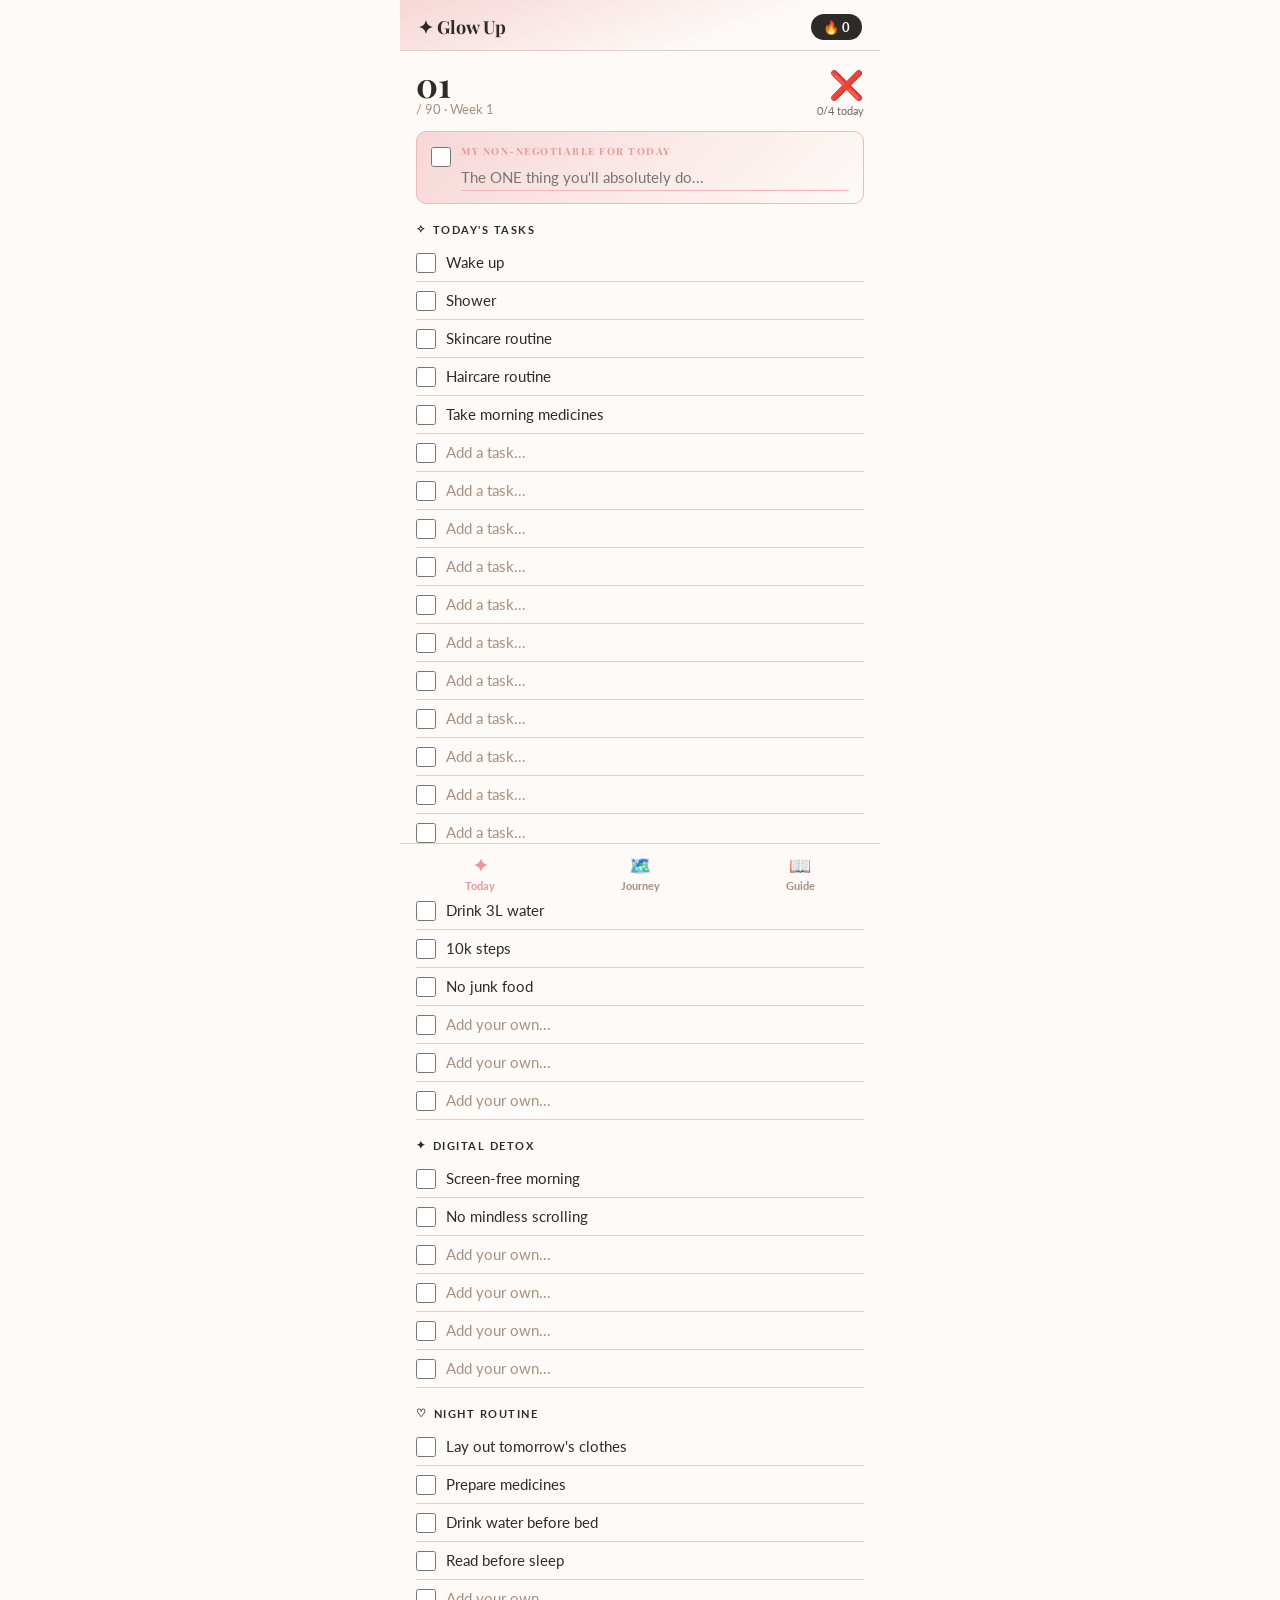
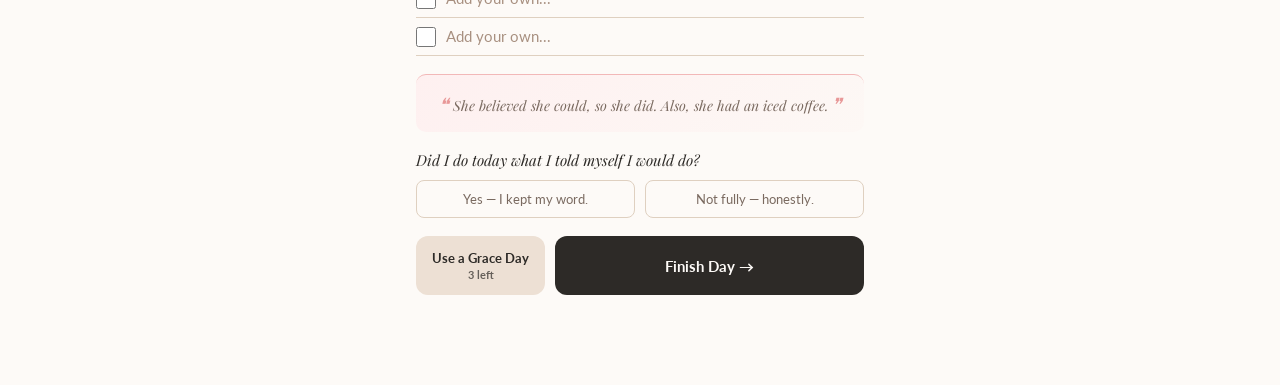
==== index.html @ 8126211b "Phase A: Today/Journey/Guide views, Week 1 content, grace days, gamification" ====
<!DOCTYPE html>
<html lang="en">
<head>
<meta charset="UTF-8">
<meta name="viewport" content="width=device-width, initial-scale=1.0, viewport-fit=cover">
<title>Glow Up — 90 Day Companion</title>
<meta name="theme-color" content="#F2B8B8">
<link rel="manifest" href="manifest.json">
<link rel="apple-touch-icon" href="icons/icon-192.png">
<meta name="apple-mobile-web-app-capable" content="yes">
<meta name="apple-mobile-web-app-status-bar-style" content="black-translucent">
<link href="https://fonts.googleapis.com/css2?family=Playfair+Display:ital,wght@0,400;0,600;0,700;1,400;1,600&family=Lato:wght@300;400;700&display=swap" rel="stylesheet">
<link rel="stylesheet" href="style.css">
</head>
<body>

<div id="app">

  <header class="topbar">
    <span class="topbar-title">✦ Glow Up</span>
    <span class="streak-pill" id="streak-pill">🔥 0</span>
  </header>

  <main id="main">

    <section id="view-today" class="view">
      <div id="today-content"><!-- rendered by app.js --></div>
    </section>

    <section id="view-journey" class="view hidden">
      <div id="journey-content"><!-- rendered by app.js --></div>
    </section>

    <section id="view-guide" class="view hidden">
      <h1>How to Use</h1>
      <p class="intro">This companion is built around one idea: small, honest daily action adds up to extraordinary results.</p>

      <div class="card card-pink">
        <div class="card-num">1</div>
        <div class="card-body">
          <h4>Start with your non-negotiable</h4>
          <p>Every day, write the ONE thing you will absolutely do — no matter what. It's not your biggest goal, it's your minimum commitment to yourself.</p>
        </div>
      </div>

      <div class="card card-blue">
        <div class="card-num">2</div>
        <div class="card-body">
          <h4>Tasks are ordered easiest first — on purpose</h4>
          <p>The first few tasks are already filled in and simple. Tick these first — those early wins create real momentum for the harder ones below them.</p>
        </div>
      </div>

      <div class="card card-green">
        <div class="card-num">3</div>
        <div class="card-body">
          <h4>Health · Digital Detox · Night Routine</h4>
          <p>Three sections track the habits that compound quietly over 90 days. The night routine especially — preparing tomorrow the night before is one of the highest-ROI habits you can build.</p>
        </div>
      </div>

      <div class="card card-beige">
        <div class="card-num">4</div>
        <div class="card-body">
          <h4>End with the honesty check</h4>
          <p>Every day ends with one question: did I do what I told myself I would do? This isn't judgment — it's data.</p>
        </div>
      </div>

      <div class="quote-card">
        <p>"The goal isn't perfection. It's becoming someone who keeps their word — to themselves."</p>
        <span>— the only rule of this challenge</span>
      </div>

      <h2>Grace Days</h2>
      <p>Some days you just can't do it all — that's allowed. You get <strong>3 Grace Days</strong> across the whole 90. Use one from the Today screen when you need it; it still moves you forward and it's always logged openly, not hidden.</p>

      <h2>Keep this on your phone</h2>
      <p>Tap your browser's <strong>Share</strong> button (or menu, top right) and choose <strong>"Add to Home Screen."</strong> It'll sit on your phone like any other app, and works even offline.</p>
    </section>

  </main>

  <nav class="tabbar">
    <button class="tab-btn" data-view="today">
      <span class="tab-icon">✦</span><span>Today</span>
    </button>
    <button class="tab-btn" data-view="journey">
      <span class="tab-icon">🗺️</span><span>Journey</span>
    </button>
    <button class="tab-btn" data-view="guide">
      <span class="tab-icon">📖</span><span>Guide</span>
    </button>
  </nav>

</div>

<div id="celebration-overlay" class="celebration-overlay hidden">
  <div class="celebration-card">
    <div class="celebration-emoji">🎉</div>
    <div class="celebration-week" id="celebration-week"></div>
    <div class="celebration-headline" id="celebration-headline"></div>
    <p class="celebration-sub">You did it — a full week of showing up. That's the whole game.</p>
    <button id="celebration-close" class="btn btn-primary">Keep Going</button>
  </div>
</div>

<script src="app.js"></script>
</body>
</html>
---- style.css ----
/* ── DESIGN SYSTEM — ported from planner-90day-preview.html ─────────── */
:root {
  --cream:   #FDFAF7;
  --charcoal:#2D2A27;
  --pink:    #F2B8B8;
  --pink-d:  #E89898;
  --beige:   #EDE0D4;
  --beige-d: #DFD0C0;
  --blue:    #C5D9E8;
  --green:   #C5D9C0;
  --mid:     #7A6A60;
  --light:   #A89080;
}

* { margin: 0; padding: 0; box-sizing: border-box; -webkit-tap-highlight-color: transparent; }

html, body {
  height: 100%;
  background: var(--cream);
  color: var(--charcoal);
  font-family: 'Lato', sans-serif;
  -webkit-font-smoothing: antialiased;
}

h1, h2, h3, h4 { font-family: 'Playfair Display', serif; }

#app {
  max-width: 480px;
  margin: 0 auto;
  min-height: 100vh;
  min-height: 100dvh;
  display: flex;
  flex-direction: column;
  padding-bottom: env(safe-area-inset-bottom);
}

/* ── TOP BAR ─────────────────────────────────────────────────────── */
.topbar {
  display: flex;
  align-items: center;
  justify-content: space-between;
  padding: 14px 18px calc(10px + env(safe-area-inset-top)) 18px;
  padding-top: max(14px, env(safe-area-inset-top));
  background: linear-gradient(160deg, #F7D7D7 0%, var(--cream) 70%);
  border-bottom: 1px solid var(--beige-d);
}
.topbar-title {
  font-family: 'Playfair Display', serif;
  font-weight: 700;
  font-size: 18px;
  color: var(--charcoal);
}
.streak-pill {
  background: var(--charcoal);
  color: var(--cream);
  font-size: 13px;
  font-weight: 700;
  padding: 5px 12px;
  border-radius: 20px;
}

/* ── MAIN / VIEWS ────────────────────────────────────────────────── */
main {
  flex: 1;
  overflow-y: auto;
  padding: 16px 16px 90px 16px;
}
.view.hidden { display: none; }

/* ── TAB BAR ─────────────────────────────────────────────────────── */
.tabbar {
  position: fixed;
  left: 50%;
  transform: translateX(-50%);
  bottom: 0;
  width: 100%;
  max-width: 480px;
  display: flex;
  background: var(--cream);
  border-top: 1px solid var(--beige-d);
  padding-bottom: env(safe-area-inset-bottom);
  z-index: 20;
}
.tab-btn {
  flex: 1;
  border: none;
  background: none;
  padding: 10px 0 8px;
  display: flex;
  flex-direction: column;
  align-items: center;
  gap: 3px;
  font-family: 'Lato', sans-serif;
  font-size: 11px;
  color: var(--light);
  font-weight: 700;
}
.tab-btn .tab-icon { font-size: 18px; }
.tab-btn.active { color: var(--pink-d); }

/* ── TODAY VIEW ──────────────────────────────────────────────────── */
.day-header {
  display: flex;
  justify-content: space-between;
  align-items: flex-end;
  margin-bottom: 14px;
}
.day-header .day-num {
  font-family: 'Playfair Display', serif;
  font-size: 34px;
  font-weight: 700;
  line-height: 1;
}
.day-header .day-total { font-size: 13px; color: var(--light); }
.rating-badge {
  font-size: 28px;
  text-align: right;
}
.rating-score { font-size: 11px; color: var(--mid); text-align: right; display: block; margin-top: 2px; }

.non-neg {
  background: linear-gradient(135deg, #F7D7D7, var(--cream));
  border: 1.5px solid var(--pink);
  border-radius: 10px;
  padding: 12px 14px;
  margin-bottom: 14px;
  display: flex;
  gap: 10px;
  align-items: flex-start;
}
.non-neg input[type="checkbox"] { margin-top: 3px; }
.non-neg-body h4 {
  font-size: 10px;
  letter-spacing: 1.5px;
  text-transform: uppercase;
  color: var(--pink-d);
  margin-bottom: 6px;
}
.non-neg input[type="text"] {
  width: 100%;
  border: none;
  border-bottom: 1px solid var(--pink);
  background: transparent;
  font-family: 'Lato', sans-serif;
  font-size: 15px;
  padding: 4px 0;
  color: var(--charcoal);
}

.section-title {
  font-size: 11px;
  letter-spacing: 1.5px;
  text-transform: uppercase;
  font-weight: 700;
  color: var(--charcoal);
  margin: 18px 0 8px;
  display: flex;
  align-items: center;
  gap: 6px;
}
.section-title .done-check { color: var(--green); font-size: 13px; }

.task-row, .item-row {
  display: flex;
  align-items: center;
  gap: 10px;
  padding: 8px 0;
  border-bottom: 0.5px solid var(--beige-d);
}
.task-row input[type="checkbox"], .item-row input[type="checkbox"] { flex-shrink: 0; }
.task-row input[type="text"], .item-row input[type="text"] {
  border: none;
  background: transparent;
  font-family: 'Lato', sans-serif;
  font-size: 14.5px;
  color: var(--charcoal);
  flex: 1;
  padding: 2px 0;
}
.task-row input[type="text"]::placeholder, .item-row input[type="text"]::placeholder {
  color: var(--light);
}

input[type="checkbox"] {
  width: 20px;
  height: 20px;
  border-radius: 4px;
  accent-color: var(--pink-d);
}

.quote-zone {
  background: linear-gradient(135deg, #FEF0F0, #FDF8F5);
  border-radius: 10px;
  padding: 14px 16px;
  text-align: center;
  margin: 18px 0;
  border-top: 1.5px solid var(--pink);
}
.quote-zone p {
  font-family: 'Playfair Display', serif;
  font-style: italic;
  font-size: 14px;
  color: var(--mid);
  line-height: 1.6;
}
.quote-marks { color: var(--pink-d); font-size: 1.3em; }

.honesty-q {
  font-family: 'Playfair Display', serif;
  font-style: italic;
  font-size: 15px;
  margin-bottom: 10px;
}
.honesty-options { display: flex; gap: 10px; margin-bottom: 18px; }
.honesty-btn {
  flex: 1;
  padding: 10px;
  border-radius: 8px;
  border: 1.5px solid var(--beige-d);
  background: var(--cream);
  font-family: 'Lato', sans-serif;
  font-size: 13px;
  color: var(--mid);
}
.honesty-btn.selected {
  background: var(--charcoal);
  color: var(--cream);
  border-color: var(--charcoal);
}

.action-row { display: flex; gap: 10px; margin-top: 8px; }
.btn {
  flex: 1;
  padding: 14px;
  border-radius: 12px;
  border: none;
  font-family: 'Lato', sans-serif;
  font-weight: 700;
  font-size: 15px;
}
.btn-primary { background: var(--charcoal); color: var(--cream); }
.btn-secondary {
  background: var(--beige);
  color: var(--charcoal);
  flex: 0 0 auto;
  font-size: 13px;
  padding: 14px 16px;
}
.btn-secondary:disabled { opacity: 0.4; }
.grace-count { font-size: 11px; display: block; margin-top: 2px; opacity: 0.7; }

/* ── JOURNEY VIEW ────────────────────────────────────────────────── */
.journey-intro h1 { font-size: 24px; margin-bottom: 6px; }
.journey-intro p { font-size: 13px; color: var(--mid); line-height: 1.6; margin-bottom: 16px; }

.dot-grid {
  display: grid;
  grid-template-columns: repeat(10, 1fr);
  gap: 5px;
  margin-bottom: 20px;
}
.dot {
  aspect-ratio: 1;
  border-radius: 50%;
  border: 1.5px solid var(--beige-d);
  background: var(--cream);
  display: flex;
  align-items: center;
  justify-content: center;
  font-size: 8px;
  color: var(--light);
  position: relative;
}
.dot.done { background: var(--pink); border-color: var(--pink-d); color: var(--charcoal); }
.dot.grace { background: var(--beige); border-color: var(--light); }
.dot.current { border-color: var(--charcoal); border-width: 2px; background: var(--cream); color: var(--charcoal); font-weight: 700; }
.dot.celebration::after {
  content: '★';
  position: absolute;
  top: -5px;
  right: -3px;
  font-size: 9px;
  color: var(--pink-d);
}

.badges-title { font-size: 12px; letter-spacing: 1.5px; text-transform: uppercase; color: var(--mid); margin-bottom: 10px; }
.badge-item {
  display: flex;
  gap: 10px;
  align-items: flex-start;
  background: var(--beige);
  border-radius: 8px;
  padding: 10px 12px;
  margin-bottom: 8px;
}
.badge-emoji { font-size: 18px; }
.badge-text strong { display: block; font-size: 12.5px; }
.badge-text span { font-size: 11.5px; color: var(--mid); }
.badge-locked { opacity: 0.4; }

/* ── GUIDE VIEW ──────────────────────────────────────────────────── */
#view-guide h1 { font-size: 24px; margin-bottom: 8px; }
#view-guide h2 { font-size: 18px; margin: 20px 0 6px; }
#view-guide .intro, #view-guide p { font-size: 13.5px; color: var(--mid); line-height: 1.7; }

.card {
  display: flex;
  gap: 12px;
  margin: 12px 0;
  padding: 12px 14px;
  border-radius: 10px;
  background: var(--cream);
  border-left: 3.5px solid var(--pink);
}
.card-blue { border-left-color: var(--blue); }
.card-green { border-left-color: var(--green); }
.card-beige { border-left-color: var(--beige-d); }
.card-num {
  font-family: 'Playfair Display', serif;
  font-size: 22px;
  font-weight: 700;
  color: var(--pink);
  line-height: 1;
}
.card-body h4 { font-size: 13px; margin-bottom: 4px; }
.card-body p { font-size: 12.5px; }

.quote-card {
  background: linear-gradient(135deg, #F7D7D7, var(--beige));
  border-radius: 10px;
  padding: 14px 16px;
  text-align: center;
  margin: 16px 0;
}
.quote-card p { font-family: 'Playfair Display', serif; font-style: italic; font-size: 14px; color: var(--charcoal); }
.quote-card span { font-size: 11px; color: var(--mid); display: block; margin-top: 6px; }

/* ── CELEBRATION OVERLAY ─────────────────────────────────────────── */
.celebration-overlay {
  position: fixed;
  inset: 0;
  background: rgba(45, 42, 39, 0.75);
  display: flex;
  align-items: center;
  justify-content: center;
  z-index: 100;
  padding: 20px;
}
.celebration-overlay.hidden { display: none; }
.celebration-card {
  background: var(--cream);
  border-radius: 16px;
  padding: 32px 24px;
  text-align: center;
  max-width: 360px;
  animation: pop 0.35s ease;
}
@keyframes pop {
  0% { transform: scale(0.85); opacity: 0; }
  100% { transform: scale(1); opacity: 1; }
}
.celebration-emoji { font-size: 40px; margin-bottom: 8px; }
.celebration-week { font-size: 11px; letter-spacing: 2px; text-transform: uppercase; color: var(--pink-d); margin-bottom: 8px; }
.celebration-headline { font-family: 'Playfair Display', serif; font-size: 20px; font-weight: 700; line-height: 1.3; margin-bottom: 12px; }
.celebration-sub { font-size: 13px; color: var(--mid); margin-bottom: 20px; }
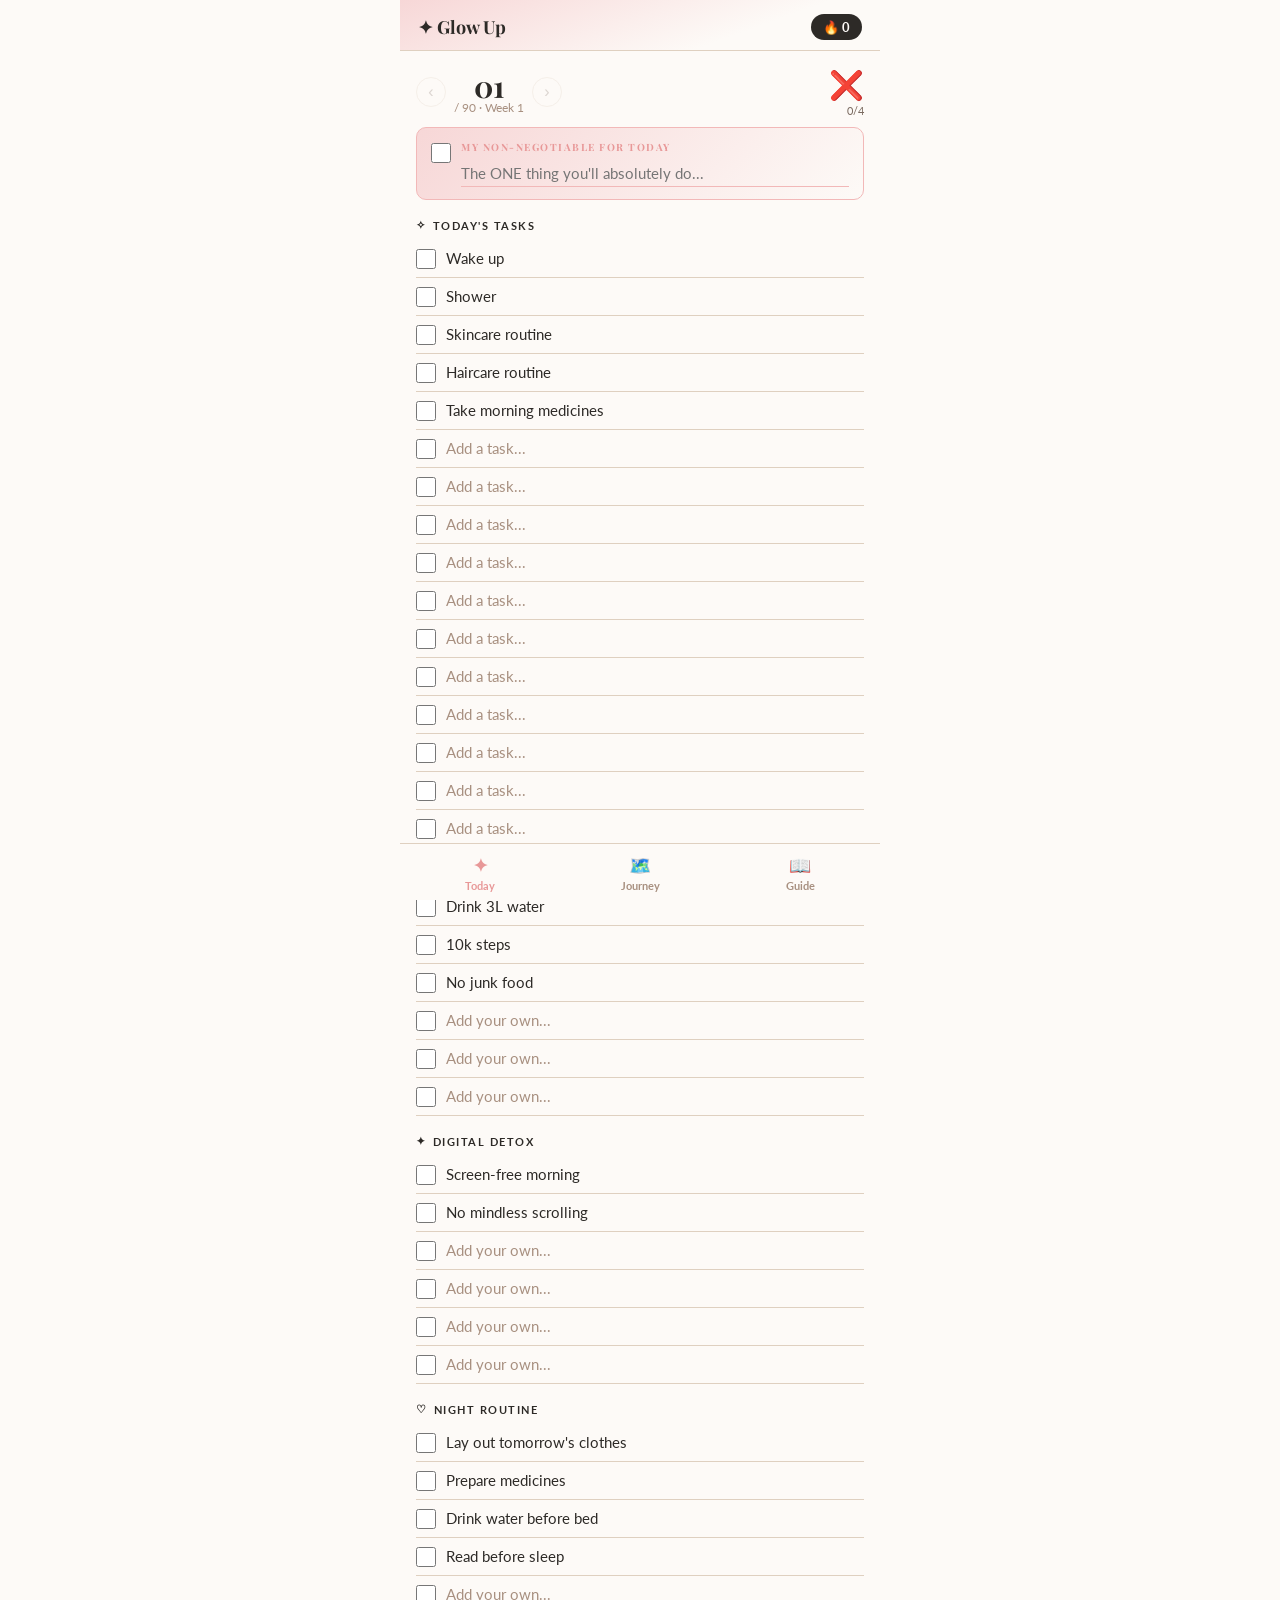
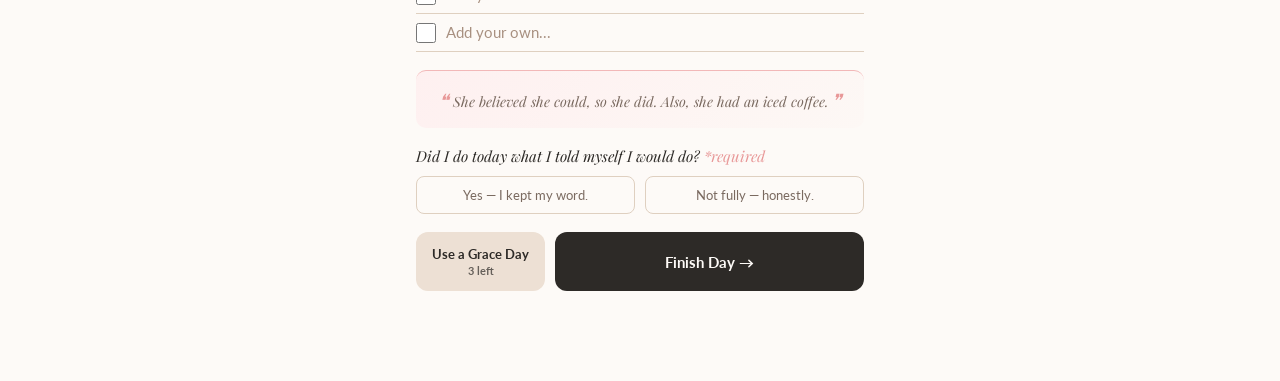
==== commit 5b8e7cac: "Require honesty before finishing, add day transitions, back/forward day navigation" ====
--- a/index.html
+++ b/index.html
@@ -63,7 +63,7 @@
         <div class="card-num">4</div>
         <div class="card-body">
           <h4>End with the honesty check</h4>
-          <p>Every day ends with one question: did I do what I told myself I would do? This isn't judgment — it's data.</p>
+          <p>Every day ends with one question: did I do what I told myself I would do? You'll be asked this before moving on — it's the whole point.</p>
         </div>
       </div>
 
@@ -74,6 +74,9 @@
 
       <h2>Grace Days</h2>
       <p>Some days you just can't do it all — that's allowed. You get <strong>3 Grace Days</strong> across the whole 90. Use one from the Today screen when you need it; it still moves you forward and it's always logged openly, not hidden.</p>
+
+      <h2>Forgot something?</h2>
+      <p>Use the ‹ › arrows next to the day number on the Today screen to look back at any earlier day and fix it. Only today's page can actually be finished, so your streak stays honest.</p>
 
       <h2>Keep this on your phone</h2>
       <p>Tap your browser's <strong>Share</strong> button (or menu, top right) and choose <strong>"Add to Home Screen."</strong> It'll sit on your phone like any other app, and works even offline.</p>
@@ -95,13 +98,13 @@
 
 </div>
 
-<div id="celebration-overlay" class="celebration-overlay hidden">
+<div id="transition-overlay" class="celebration-overlay hidden">
   <div class="celebration-card">
-    <div class="celebration-emoji">🎉</div>
-    <div class="celebration-week" id="celebration-week"></div>
-    <div class="celebration-headline" id="celebration-headline"></div>
-    <p class="celebration-sub">You did it — a full week of showing up. That's the whole game.</p>
-    <button id="celebration-close" class="btn btn-primary">Keep Going</button>
+    <div class="celebration-emoji" id="transition-emoji">🎉</div>
+    <div class="celebration-week" id="transition-eyebrow"></div>
+    <div class="celebration-headline" id="transition-headline"></div>
+    <p class="celebration-sub" id="transition-sub"></p>
+    <button id="transition-close" class="btn btn-primary">Continue →</button>
   </div>
 </div>
 
--- a/style.css
+++ b/style.css
@@ -102,21 +102,71 @@
 .day-header {
   display: flex;
   justify-content: space-between;
-  align-items: flex-end;
-  margin-bottom: 14px;
-}
+  align-items: center;
+  margin-bottom: 10px;
+}
+.day-nav { display: flex; align-items: center; gap: 8px; }
+.day-nav-arrow {
+  width: 30px;
+  height: 30px;
+  flex-shrink: 0;
+  border-radius: 50%;
+  border: 1.5px solid var(--beige-d);
+  background: var(--cream);
+  color: var(--mid);
+  font-size: 16px;
+  line-height: 1;
+}
+.day-nav-arrow:disabled { opacity: 0.25; }
+.day-num-wrap { text-align: center; min-width: 64px; }
 .day-header .day-num {
   font-family: 'Playfair Display', serif;
-  font-size: 34px;
+  font-size: 30px;
   font-weight: 700;
   line-height: 1;
 }
-.day-header .day-total { font-size: 13px; color: var(--light); }
+.day-header .day-total { font-size: 11.5px; color: var(--light); }
+.rating-wrap { text-align: right; }
 .rating-badge {
   font-size: 28px;
   text-align: right;
 }
 .rating-score { font-size: 11px; color: var(--mid); text-align: right; display: block; margin-top: 2px; }
+
+.viewing-banner {
+  display: flex;
+  justify-content: space-between;
+  align-items: center;
+  background: var(--beige);
+  border-radius: 8px;
+  padding: 8px 12px;
+  margin-bottom: 14px;
+  font-size: 12.5px;
+  color: var(--mid);
+}
+.viewing-banner button {
+  border: none;
+  background: none;
+  color: var(--pink-d);
+  font-weight: 700;
+  font-size: 12.5px;
+}
+
+.required-mark { color: var(--pink-d); }
+
+@keyframes shake {
+  10%, 90% { transform: translateX(-2px); }
+  20%, 80% { transform: translateX(4px); }
+  30%, 50%, 70% { transform: translateX(-8px); }
+  40%, 60% { transform: translateX(8px); }
+}
+.shake { animation: shake 0.5s; }
+
+@keyframes fadeIn {
+  from { opacity: 0; transform: translateY(6px); }
+  to { opacity: 1; transform: translateY(0); }
+}
+.fade-in { animation: fadeIn 0.35s ease; }
 
 .non-neg {
   background: linear-gradient(135deg, #F7D7D7, var(--cream));
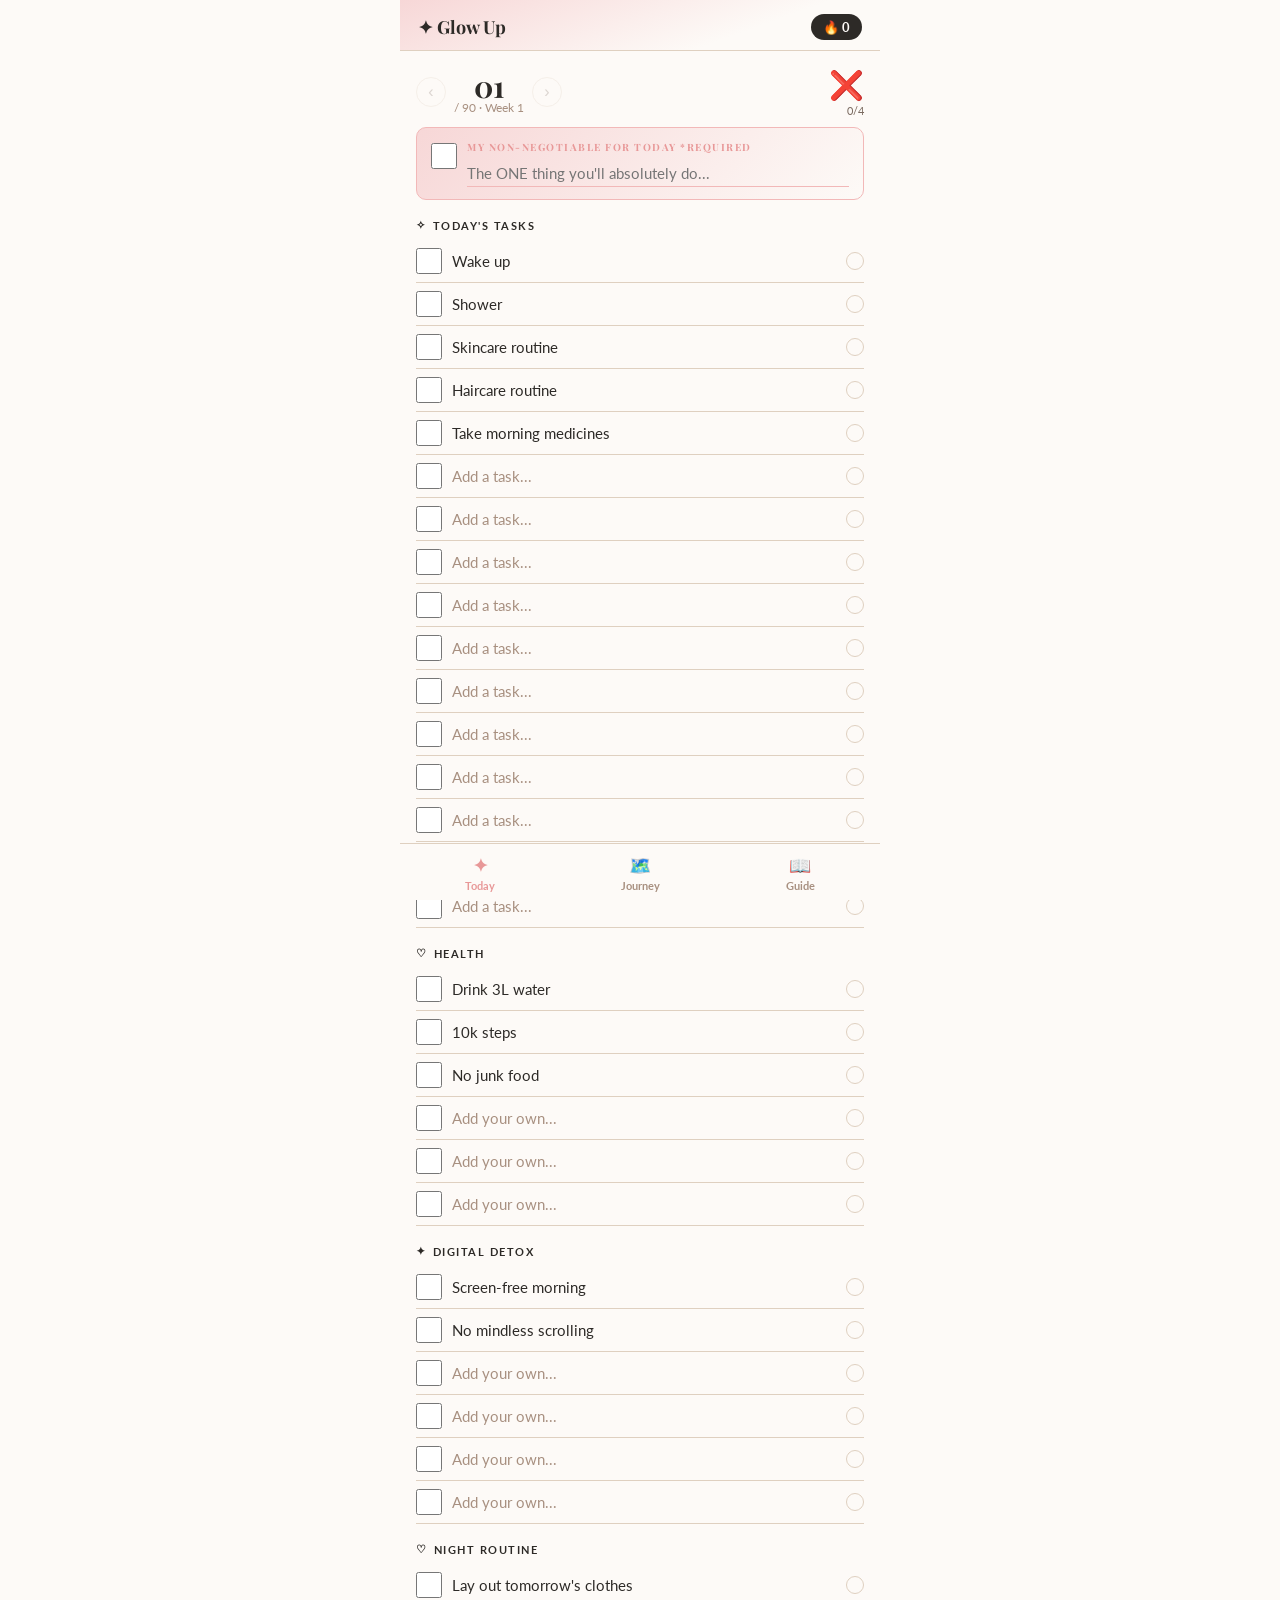
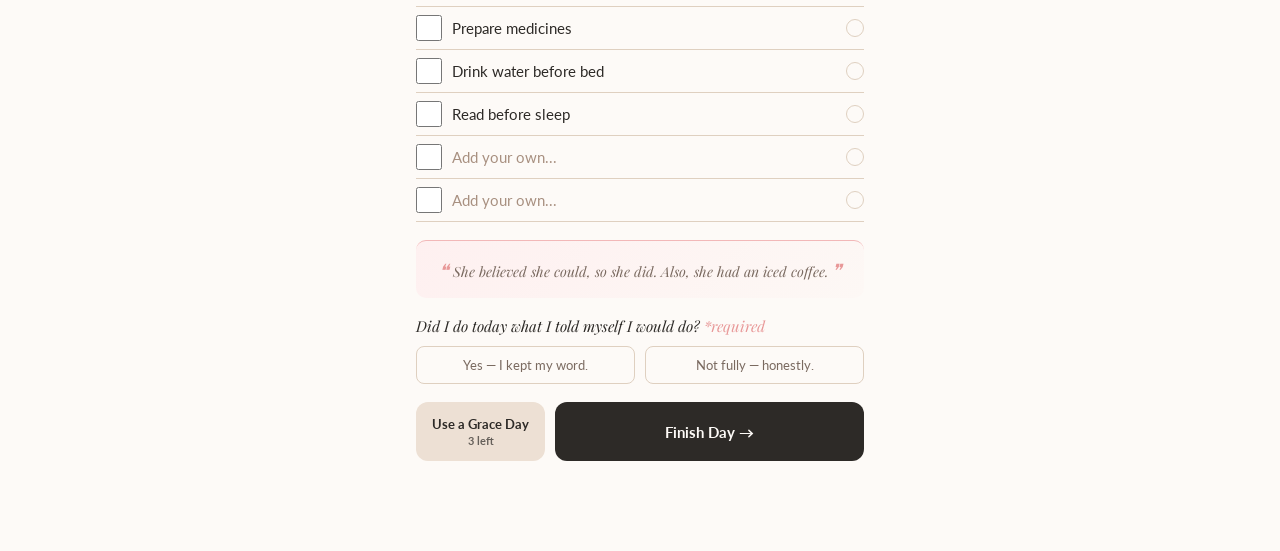
==== commit c150f23d: "Bigger checkboxes, pinnable custom tasks, nicer transition card, required non-negotiable" ====
--- a/index.html
+++ b/index.html
@@ -63,7 +63,7 @@
         <div class="card-num">4</div>
         <div class="card-body">
           <h4>End with the honesty check</h4>
-          <p>Every day ends with one question: did I do what I told myself I would do? You'll be asked this before moving on — it's the whole point.</p>
+          <p>Every day ends with one question: did I do what I told myself I would do? Your non-negotiable and this answer are both required before finishing a day — you can't honestly answer one without the other.</p>
         </div>
       </div>
 
@@ -78,8 +78,15 @@
       <h2>Forgot something?</h2>
       <p>Use the ‹ › arrows next to the day number on the Today screen to look back at any earlier day and fix it. Only today's page can actually be finished, so your streak stays honest.</p>
 
+      <h2>Pinning your own tasks</h2>
+      <p>Typed in your own task, health habit, or routine item? Tap the small ● dot at the end of that line to pin it — a filled dot means it'll automatically show up pre-filled every day from now on, so you never have to retype it.</p>
+
       <h2>Keep this on your phone</h2>
       <p>Tap your browser's <strong>Share</strong> button (or menu, top right) and choose <strong>"Add to Home Screen."</strong> It'll sit on your phone like any other app, and works even offline.</p>
+
+      <h2>Starting over</h2>
+      <p>Your progress is saved on this device, separately from the home screen icon — removing the icon or closing the browser won't reset it. If you want to wipe everything and restart from Day 1:</p>
+      <button id="reset-progress" class="btn btn-secondary" style="width:100%;margin-top:8px;">Reset Progress</button>
     </section>
 
   </main>
@@ -102,6 +109,7 @@
   <div class="celebration-card">
     <div class="celebration-emoji" id="transition-emoji">🎉</div>
     <div class="celebration-week" id="transition-eyebrow"></div>
+    <hr class="celebration-rule">
     <div class="celebration-headline" id="transition-headline"></div>
     <p class="celebration-sub" id="transition-sub"></p>
     <button id="transition-close" class="btn btn-primary">Continue →</button>
--- a/style.css
+++ b/style.css
@@ -232,10 +232,26 @@
 }
 
 input[type="checkbox"] {
-  width: 20px;
-  height: 20px;
-  border-radius: 4px;
+  width: 26px;
+  height: 26px;
+  border-radius: 6px;
   accent-color: var(--pink-d);
+  flex-shrink: 0;
+}
+
+.pin-btn {
+  width: 18px;
+  height: 18px;
+  flex-shrink: 0;
+  border-radius: 50%;
+  border: 1.5px solid var(--beige-d);
+  background: transparent;
+  padding: 0;
+}
+.pin-btn.pinned {
+  background: var(--pink-d);
+  border-color: var(--pink-d);
+  box-shadow: 0 0 0 3px rgba(232, 152, 152, 0.25);
 }
 
 .quote-zone {
@@ -385,31 +401,52 @@
 .quote-card p { font-family: 'Playfair Display', serif; font-style: italic; font-size: 14px; color: var(--charcoal); }
 .quote-card span { font-size: 11px; color: var(--mid); display: block; margin-top: 6px; }
 
-/* ── CELEBRATION OVERLAY ─────────────────────────────────────────── */
+/* ── TRANSITION / CELEBRATION OVERLAY ────────────────────────────── */
 .celebration-overlay {
   position: fixed;
   inset: 0;
-  background: rgba(45, 42, 39, 0.75);
+  background: rgba(45, 42, 39, 0.82);
   display: flex;
   align-items: center;
   justify-content: center;
   z-index: 100;
-  padding: 20px;
+  padding: 24px;
+  backdrop-filter: blur(2px);
+  -webkit-backdrop-filter: blur(2px);
 }
 .celebration-overlay.hidden { display: none; }
 .celebration-card {
-  background: var(--cream);
-  border-radius: 16px;
-  padding: 32px 24px;
+  background: linear-gradient(160deg, #FDFAF7 0%, #F7D7D7 100%);
+  border-radius: 22px;
+  padding: 34px 26px 28px;
   text-align: center;
-  max-width: 360px;
-  animation: pop 0.35s ease;
+  max-width: 340px;
+  box-shadow: 0 20px 50px rgba(45, 42, 39, 0.3);
+  animation: pop 0.4s cubic-bezier(0.34, 1.56, 0.64, 1);
 }
 @keyframes pop {
-  0% { transform: scale(0.85); opacity: 0; }
+  0% { transform: scale(0.8); opacity: 0; }
   100% { transform: scale(1); opacity: 1; }
 }
-.celebration-emoji { font-size: 40px; margin-bottom: 8px; }
-.celebration-week { font-size: 11px; letter-spacing: 2px; text-transform: uppercase; color: var(--pink-d); margin-bottom: 8px; }
-.celebration-headline { font-family: 'Playfair Display', serif; font-size: 20px; font-weight: 700; line-height: 1.3; margin-bottom: 12px; }
-.celebration-sub { font-size: 13px; color: var(--mid); margin-bottom: 20px; }
+.celebration-emoji {
+  width: 68px;
+  height: 68px;
+  border-radius: 50%;
+  background: var(--cream);
+  display: flex;
+  align-items: center;
+  justify-content: center;
+  font-size: 30px;
+  margin: 0 auto 16px;
+  box-shadow: 0 6px 16px rgba(232, 152, 152, 0.45);
+  animation: bounceIn 0.5s ease 0.1s both;
+}
+@keyframes bounceIn {
+  0% { transform: scale(0.4); opacity: 0; }
+  60% { transform: scale(1.12); opacity: 1; }
+  100% { transform: scale(1); }
+}
+.celebration-week { font-size: 11px; letter-spacing: 2.5px; text-transform: uppercase; color: var(--pink-d); font-weight: 700; margin-bottom: 10px; }
+.celebration-rule { width: 30px; border: none; border-top: 2px solid var(--pink); margin: 0 auto 14px; }
+.celebration-headline { font-family: 'Playfair Display', serif; font-size: 21px; font-weight: 700; line-height: 1.35; margin-bottom: 12px; color: var(--charcoal); }
+.celebration-sub { font-size: 13px; color: var(--mid); line-height: 1.5; margin-bottom: 22px; }
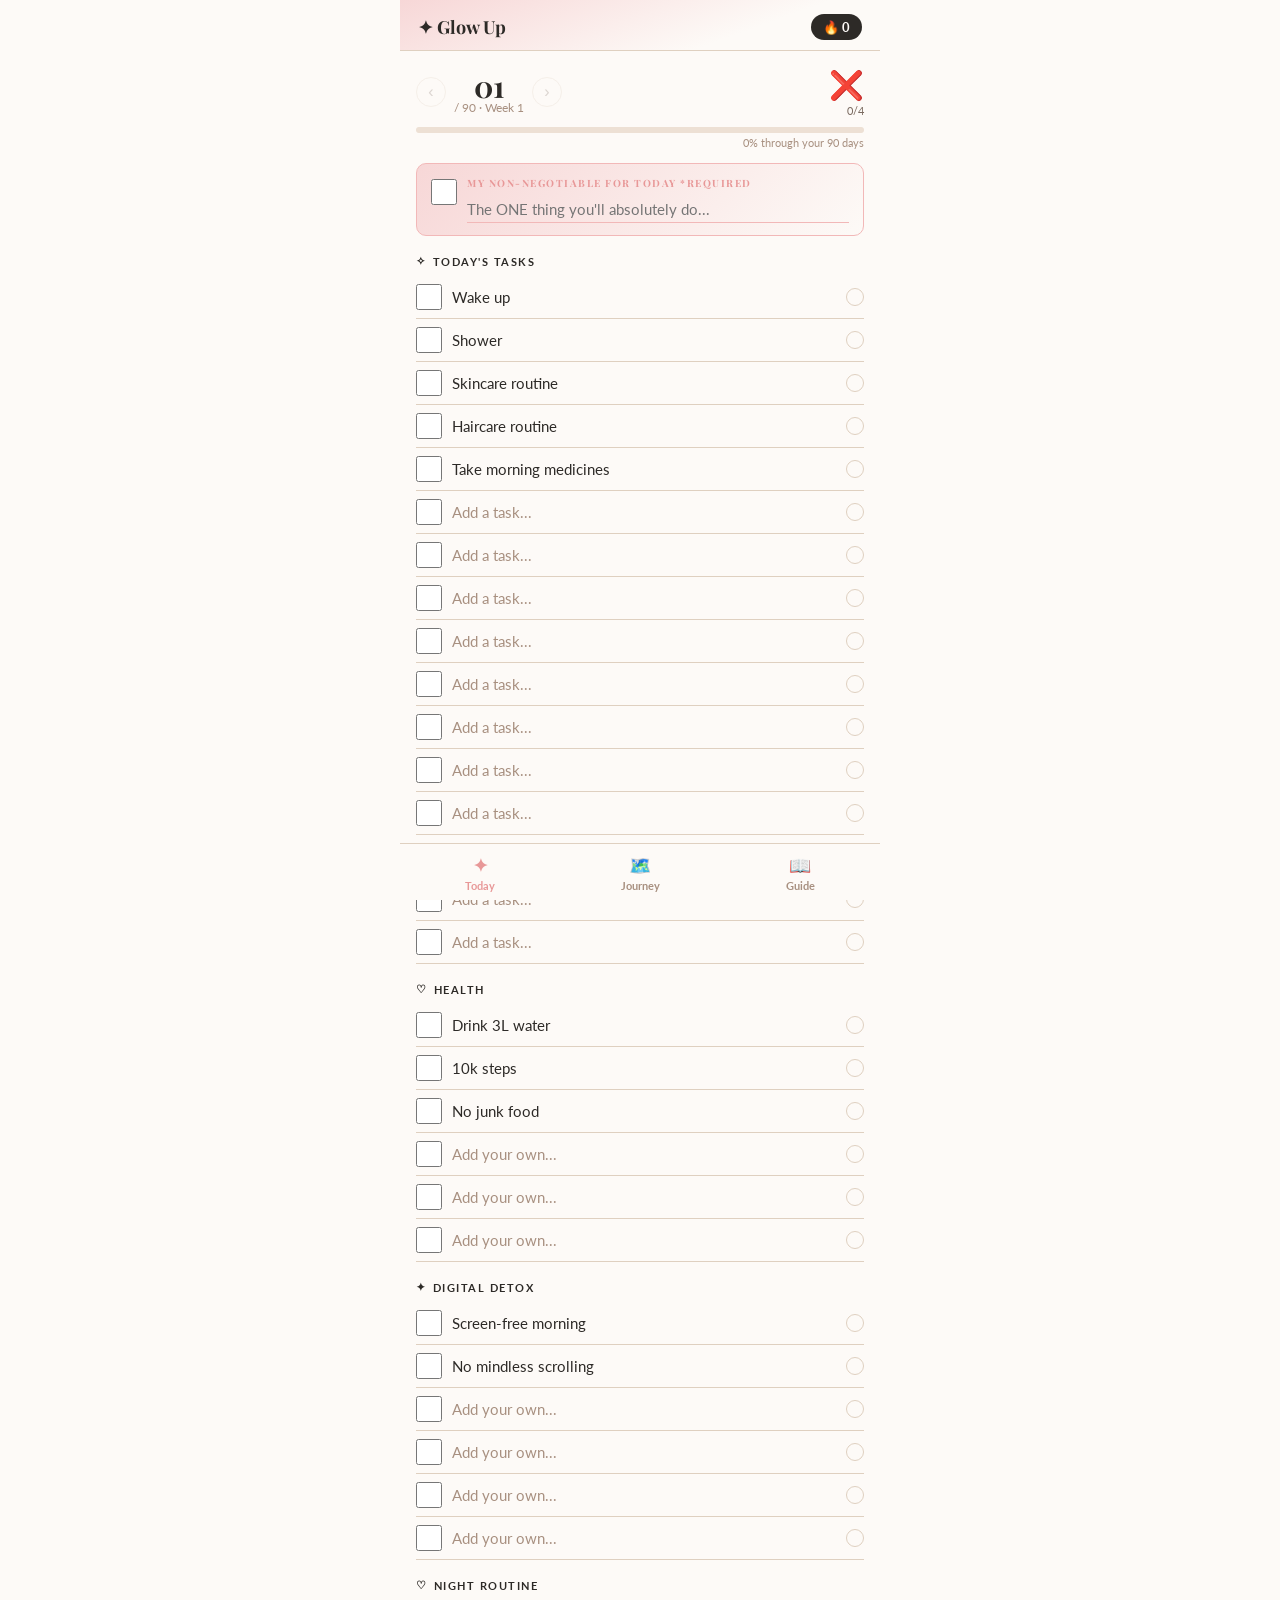
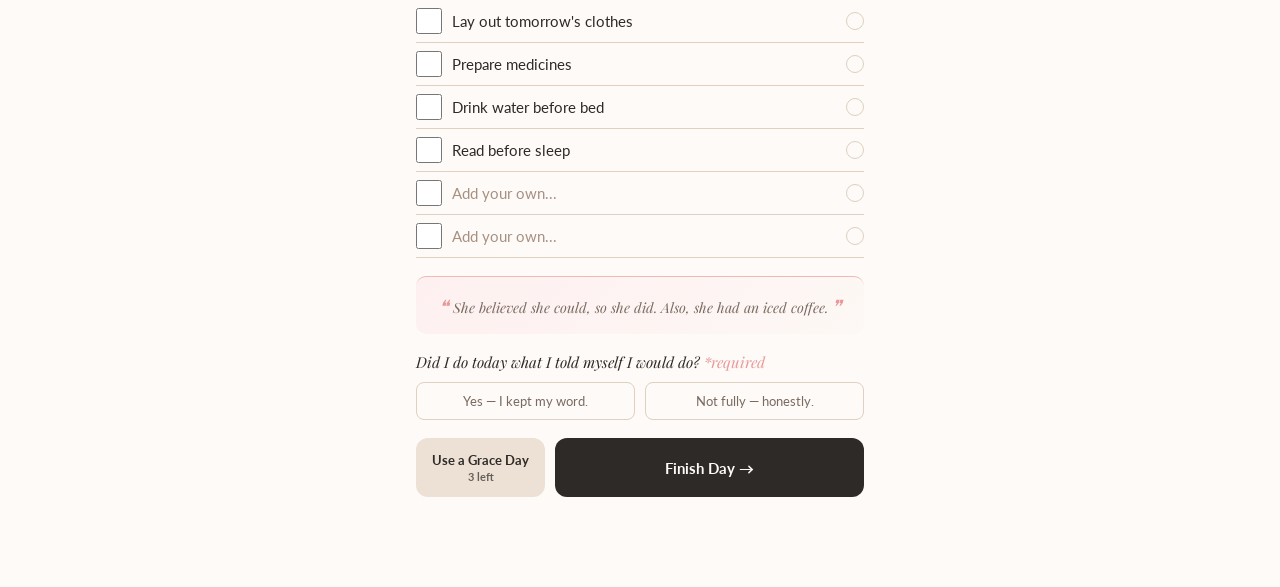
==== commit 0a966539: "Fix Android install instructions: Install adds a shortcut, not the home screen directly" ====
--- a/index.html
+++ b/index.html
@@ -82,7 +82,9 @@
       <p>Typed in your own task, health habit, or routine item? Tap the small ● dot at the end of that line to pin it — a filled dot means it'll automatically show up pre-filled every day from now on, so you never have to retype it.</p>
 
       <h2>Keep this on your phone</h2>
-      <p>Tap your browser's <strong>Share</strong> button (or menu, top right) and choose <strong>"Add to Home Screen."</strong> It'll sit on your phone like any other app, and works even offline.</p>
+      <p><strong>iPhone:</strong> tap the <strong>Share</strong> button, then choose <strong>"Add to Home Screen."</strong></p>
+      <p><strong>Android:</strong> tap the <strong>⋮ menu</strong> (top right) and choose <strong>"Install."</strong> This saves it as a shortcut — usually in your app drawer, not straight to your home screen. Find that shortcut, <strong>press and hold it</strong>, then choose <strong>Add to Home Screen</strong>.</p>
+      <p>Either way, it'll sit on your phone like any other app, and works even offline.</p>
 
       <h2>Starting over</h2>
       <p>Your progress is saved on this device, separately from the home screen icon — removing the icon or closing the browser won't reset it. If you want to wipe everything and restart from Day 1:</p>
--- a/style.css
+++ b/style.css
@@ -8,6 +8,7 @@
   --beige-d: #DFD0C0;
   --blue:    #C5D9E8;
   --green:   #C5D9C0;
+  --check-green: #25D366;
   --mid:     #7A6A60;
   --light:   #A89080;
 }
@@ -133,6 +134,26 @@
 }
 .rating-score { font-size: 11px; color: var(--mid); text-align: right; display: block; margin-top: 2px; }
 
+.progress-track {
+  height: 6px;
+  background: var(--beige);
+  border-radius: 3px;
+  overflow: hidden;
+  margin-bottom: 4px;
+}
+.progress-fill {
+  height: 100%;
+  background: linear-gradient(90deg, var(--pink), var(--pink-d));
+  border-radius: 3px;
+  transition: width 0.4s ease;
+}
+.progress-label {
+  font-size: 10.5px;
+  color: var(--light);
+  text-align: right;
+  margin-bottom: 14px;
+}
+
 .viewing-banner {
   display: flex;
   justify-content: space-between;
@@ -208,7 +229,7 @@
   align-items: center;
   gap: 6px;
 }
-.section-title .done-check { color: var(--green); font-size: 13px; }
+.section-title .done-check { color: var(--check-green); font-weight: 700; font-size: 13px; }
 
 .task-row, .item-row {
   display: flex;
@@ -235,7 +256,7 @@
   width: 26px;
   height: 26px;
   border-radius: 6px;
-  accent-color: var(--pink-d);
+  accent-color: var(--check-green);
   flex-shrink: 0;
 }
 
@@ -416,6 +437,7 @@
 }
 .celebration-overlay.hidden { display: none; }
 .celebration-card {
+  position: relative;
   background: linear-gradient(160deg, #FDFAF7 0%, #F7D7D7 100%);
   border-radius: 22px;
   padding: 34px 26px 28px;
@@ -423,6 +445,21 @@
   max-width: 340px;
   box-shadow: 0 20px 50px rgba(45, 42, 39, 0.3);
   animation: pop 0.4s cubic-bezier(0.34, 1.56, 0.64, 1);
+  overflow: visible;
+}
+.confetti-piece {
+  position: absolute;
+  top: 8%;
+  width: 7px;
+  height: 10px;
+  border-radius: 2px;
+  opacity: 0.95;
+  animation: confettiFall 1.1s ease-out forwards;
+  pointer-events: none;
+}
+@keyframes confettiFall {
+  0% { transform: translate(0, 0) rotate(0deg); opacity: 1; }
+  100% { transform: translate(var(--dx), 170px) rotate(var(--rot)); opacity: 0; }
 }
 @keyframes pop {
   0% { transform: scale(0.8); opacity: 0; }
